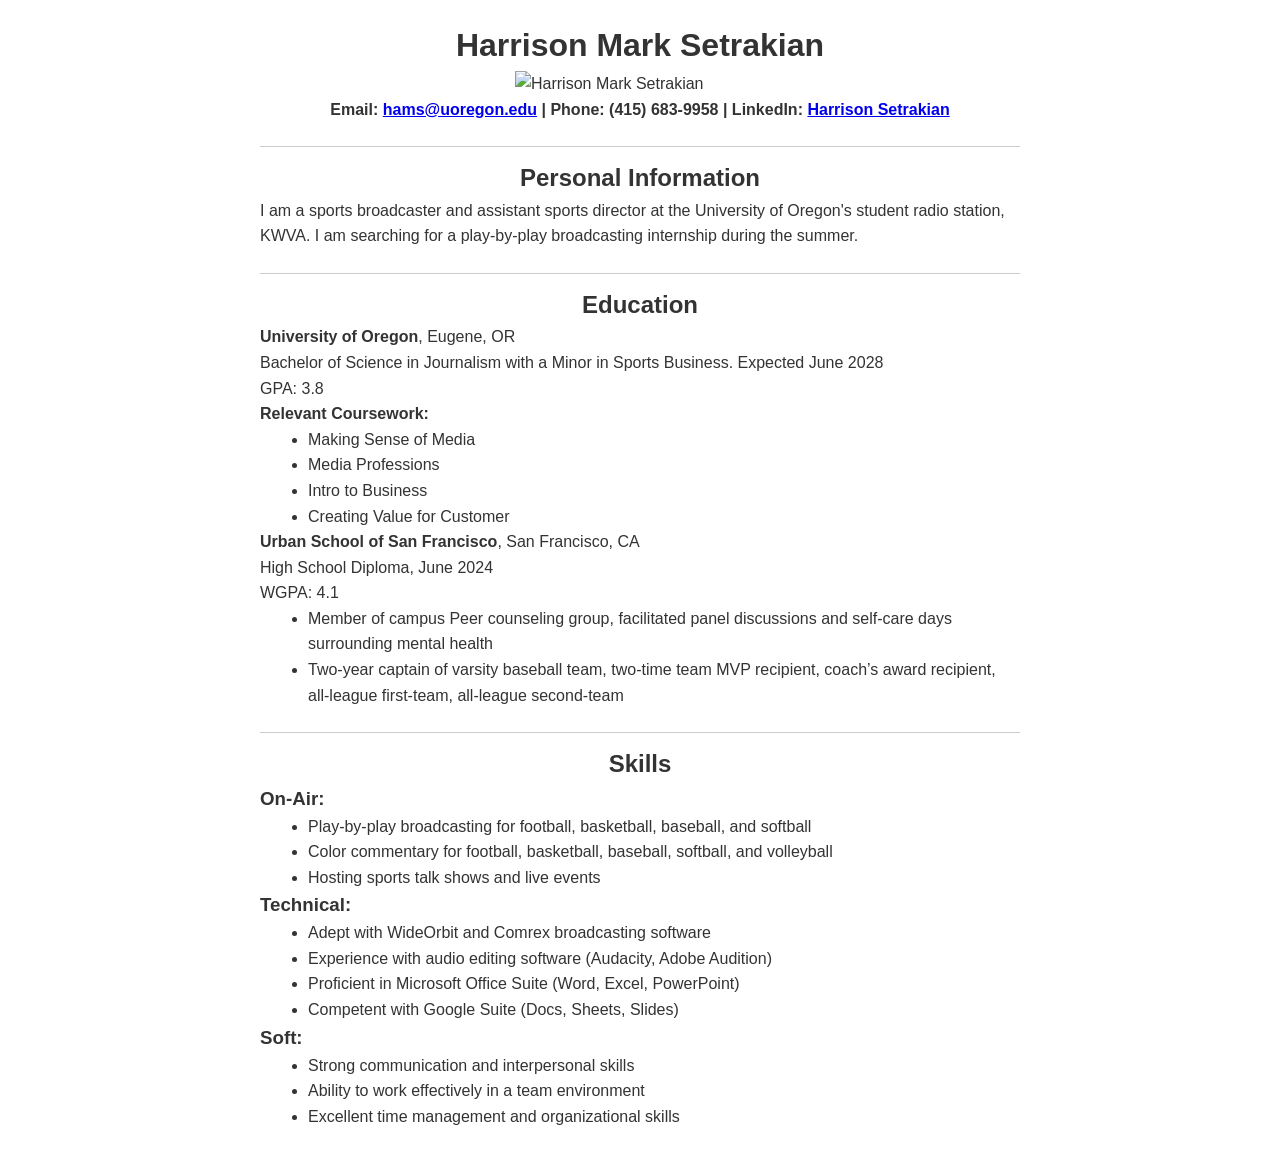
==== index.html @ e7200bdb "Add files via upload" ====
<!DOCTYPE html>
<html lang="en">
<head>
    <meta charset="UTF-8">
    <meta name="viewport" content="width=device-width, initial-scale=1.0">
    <title>Document</title>
    <link rel="stylesheet" href="styles.css">
    <style>
        h1 {
            text-align: center;
        }
        h4 {
            text-align: center;
        }

        h2 {
            text-align: center;
        }

        
        img {
            display: block;
            margin: 0 auto;
            width: 250px;
            height: auto;
        }
    </style>
</head>
<body>
<h1> Harrison Mark Setrakian </h1>
<img src="Desktop/CS%20110/Project%208/HEADSHOT.jpg" alt="Harrison Mark Setrakian">
<h4> Email: <a href="mailto:hams@uoregon.edu">hams@uoregon.edu</a> | Phone: (415) 683-9958 | LinkedIn: <a href="https://www.linkedin.com/in/harrison-setrakian-239265332/">Harrison Setrakian</a></h4>
<section>
    <h2>Personal Information</h2>
    <p>I am a sports broadcaster and assistant sports director at the University of Oregon's student radio station, KWVA. I am searching for a play-by-play broadcasting internship during the summer.</p>
</section>
<section>
    <h2>Education</h2>
    <p><strong>University of Oregon</strong>, Eugene, OR<br>
        Bachelor of Science in Journalism with a Minor in Sports Business. Expected June 2028<br>
        GPA: 3.8</p>
        <p><strong>Relevant Coursework:</strong></p>
        <ul>
            <li>Making Sense of Media</li>
            <li>Media Professions</li>
            <li>Intro to Business</li>
            <li>Creating Value for Customer</li>
        </ul>
    <p><strong>Urban School of San Francisco</strong>, San Francisco, CA<br>
        High School Diploma, June 2024<br>
        WGPA: 4.1</p>
        <p><ul>
            <li> Member of campus Peer counseling group, facilitated panel discussions and self-care days surrounding mental health</li>
            <li>Two-year captain of varsity baseball team, two-time team MVP recipient, coach’s award recipient, all-league first-team, all-league second-team</li>
        </ul></p>
</section>
<section>
    <h2>Skills</h2>
    <h3>On-Air:</h3>
    <ul>
        <li>Play-by-play broadcasting for football, basketball, baseball, and softball</li>
        <li>Color commentary for football, basketball, baseball, softball, and volleyball</li>
        <li>Hosting sports talk shows and live events</li>
    </ul>
    <h3>Technical:</h3>
    <ul>
        <li>Adept with WideOrbit and Comrex broadcasting software</li>
        <li>Experience with audio editing software (Audacity, Adobe Audition)</li>
        <li>Proficient in Microsoft Office Suite (Word, Excel, PowerPoint)</li>
        <li>Competent with Google Suite (Docs, Sheets, Slides)</li>
    </ul>
    <h3>Soft:</h3>
    <ul>
        <li>Strong communication and interpersonal skills</li>
        <li>Ability to work effectively in a team environment</li>
        <li>Excellent time management and organizational skills</li>
    </ul>
</section>
</body>
</html>
---- styles.css ----
/* Harry Setrakian */
/* please make sure you change the name of this file to styles.css */

/* Global Styles */
* {
    margin: 0;
    padding: 0;
    box-sizing: border-box;
}

body {
    font-family: 'Segoe UI', Tahoma, Geneva, Verdana, sans-serif;
    line-height: 1.6;
    color: #333;
    max-width: 800px;
    margin: 0 auto;
    padding: 20px;
    position: relative;
}

/* Background Image with Transparency */
/* need position: fixed; and top: 0; left: 0; */
body:before {
    content: "";
    position: fixed;
    top: 0;
    left: 0;
    width: 100%;
    height: 100%;
    background-image: url('Desktop/CS%20110/Project%208/PK%20Park.jpg');
    background-size: 1500px auto;
    background-repeat: no-repeat;
    background-position: center top;
    opacity: 0.1;
    z-index: -1;
}

section {
    margin: 24px 0;
}

ul { 
    padding-left: 48px;
}

h2 {
    border-top: 1px solid #ccc;
    padding-top: 12px;
    margin-top: 24px;
}
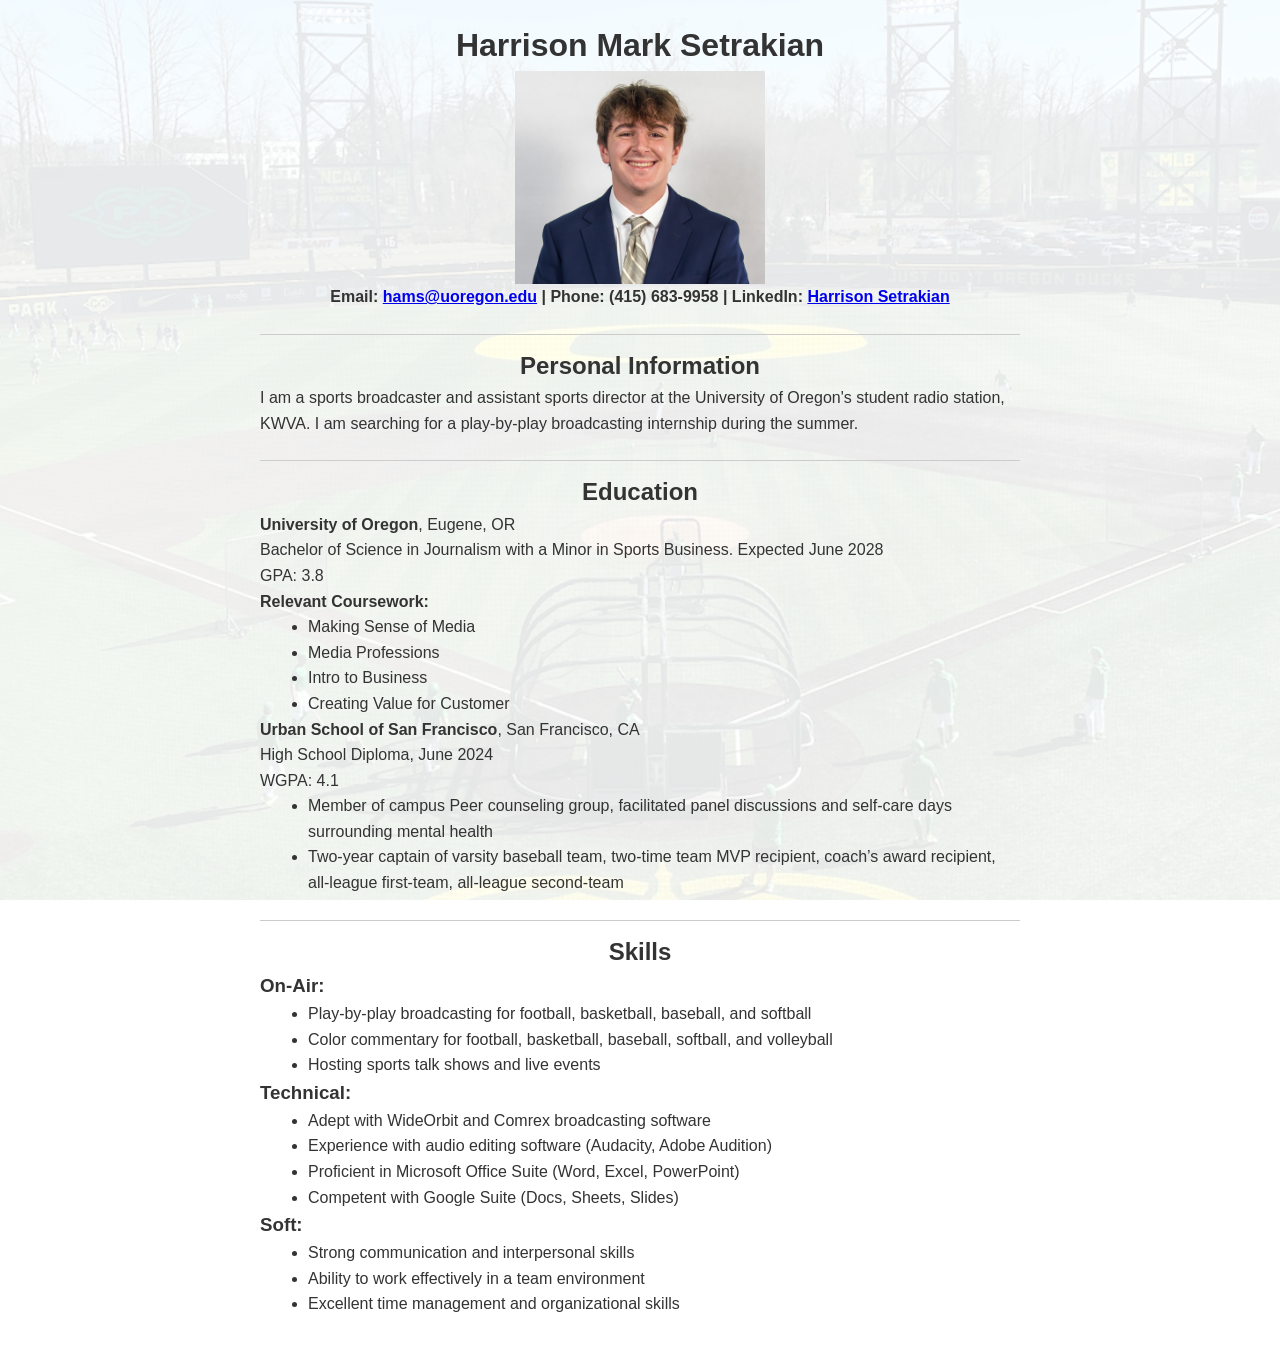
==== commit b57855c5: "Add files via upload" ====
--- a/index.html
+++ b/index.html
@@ -28,7 +28,7 @@
 </head>
 <body>
 <h1> Harrison Mark Setrakian </h1>
-<img src="Desktop/CS%20110/Project%208/HEADSHOT.jpg" alt="Harrison Mark Setrakian">
+<img src="HEADSHOT.jpg" alt="Harrison Mark Setrakian">
 <h4> Email: <a href="mailto:hams@uoregon.edu">hams@uoregon.edu</a> | Phone: (415) 683-9958 | LinkedIn: <a href="https://www.linkedin.com/in/harrison-setrakian-239265332/">Harrison Setrakian</a></h4>
 <section>
     <h2>Personal Information</h2>
--- a/styles.css
+++ b/styles.css
@@ -27,7 +27,7 @@
     left: 0;
     width: 100%;
     height: 100%;
-    background-image: url('Desktop/CS%20110/Project%208/PK%20Park.jpg');
+    background-image: url('PKPark.jpg');
     background-size: 1500px auto;
     background-repeat: no-repeat;
     background-position: center top;
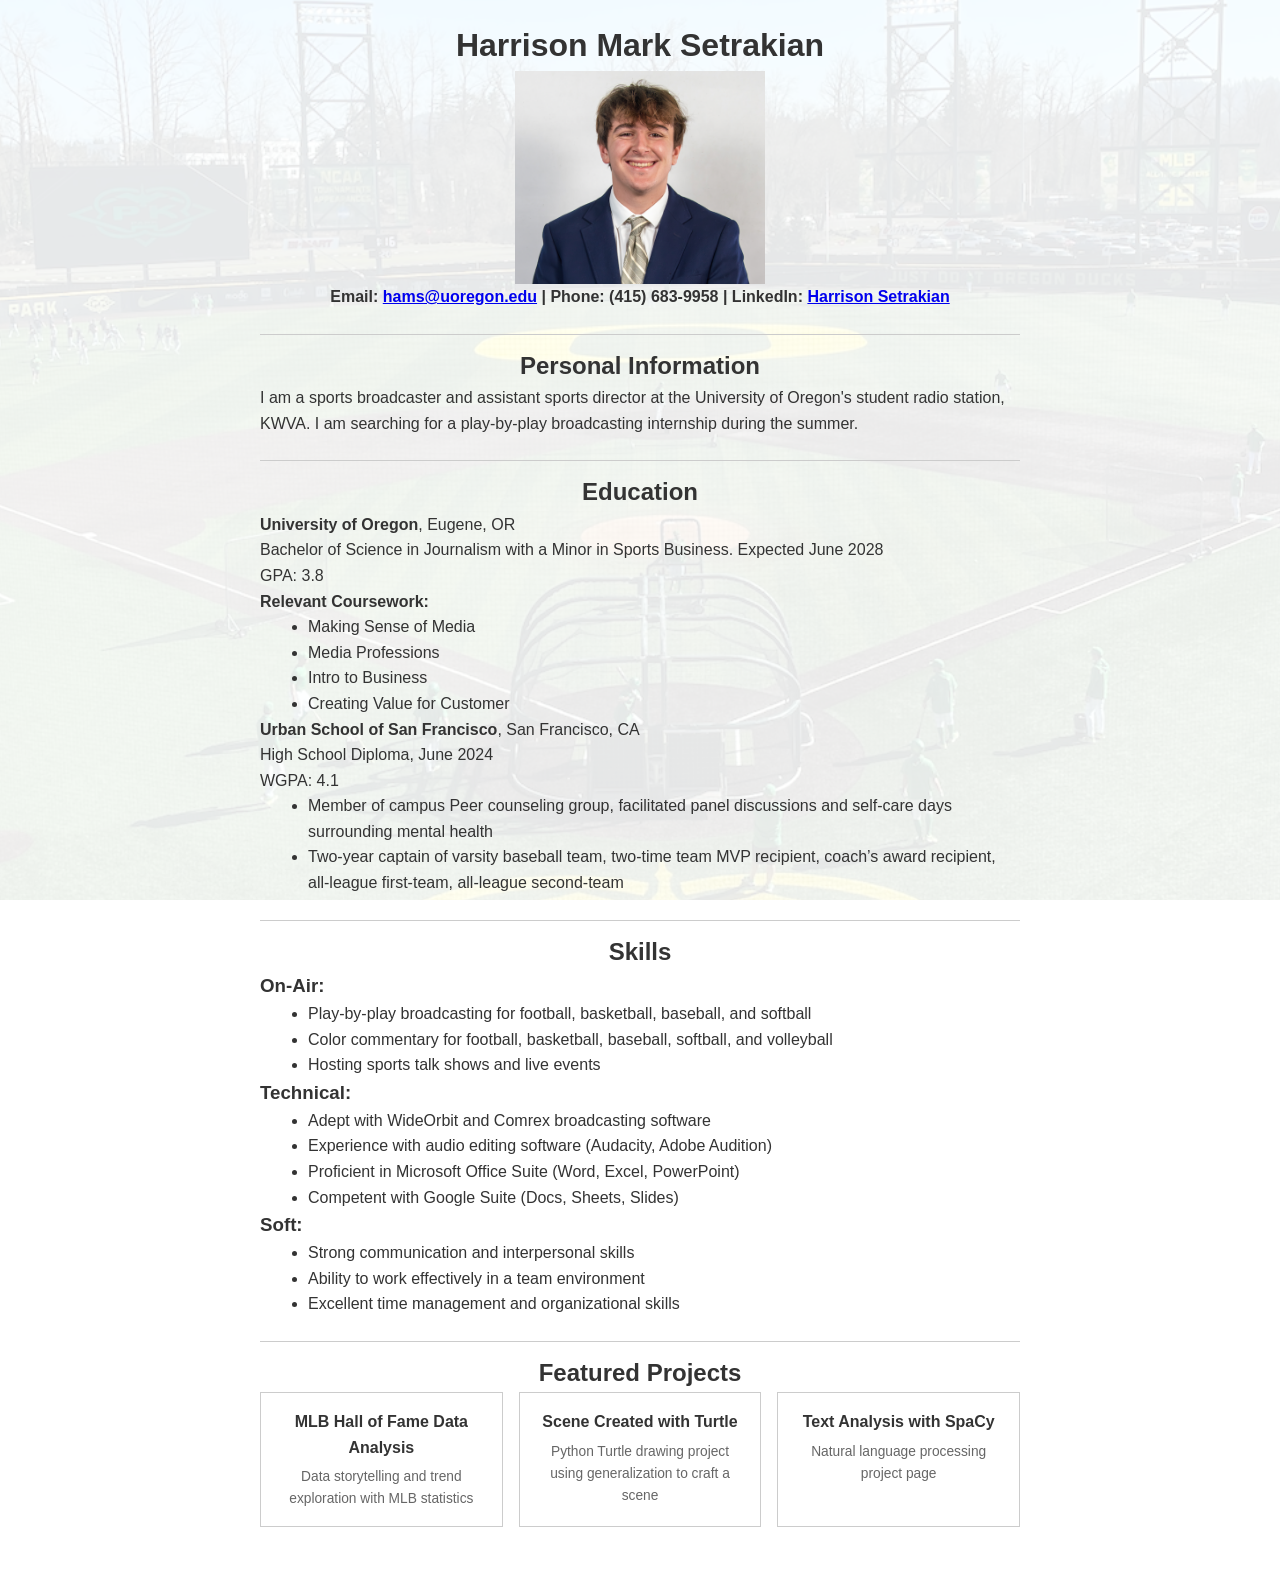
==== commit 2e11a670: "Add files via upload" ====
--- a/index.html
+++ b/index.html
@@ -76,5 +76,22 @@
         <li>Excellent time management and organizational skills</li>
     </ul>
 </section>
+<section>
+    <h2>Featured Projects</h2>
+    <div class="featured-projects">
+        <a class="project-box" href="Project6.html">
+            <span class="project-title">MLB Hall of Fame Data Analysis</span>
+            <span class="project-subtext">Data storytelling and trend exploration with MLB statistics</span>
+        </a>
+        <a class="project-box" href="TurtleProject.html">
+            <span class="project-title">Scene Created with Turtle</span>
+            <span class="project-subtext">Python Turtle drawing project using generalization to craft a scene</span>
+        </a>
+        <a class="project-box" href="SpaCyProject.html">
+            <span class="project-title">Text Analysis with SpaCy</span>
+            <span class="project-subtext">Natural language processing project page</span>
+        </a>
+    </div>
+</section>
 </body>
 </html>
--- a/styles.css
+++ b/styles.css
@@ -47,4 +47,49 @@
     border-top: 1px solid #ccc;
     padding-top: 12px;
     margin-top: 24px;
+}
+
+.featured-projects {
+    display: flex;
+    gap: 16px;
+    justify-content: space-between;
+    flex-wrap: wrap;
+}
+
+.project-box {
+    flex: 1;
+    min-width: 200px;
+    border: 1px solid #ccc;
+    background: #fff;
+    padding: 16px;
+    text-align: center;
+    display: block;
+    text-decoration: none;
+    color: inherit;
+}
+
+.project-title {
+    display: block;
+    font-weight: 600;
+}
+
+.project-subtext {
+    display: block;
+    margin-top: 6px;
+    font-size: 0.86rem;
+    color: #666;
+}
+
+.project-box:hover {
+    box-shadow: 0 2px 8px rgba(0, 0, 0, 0.12);
+}
+
+.scene-image {
+    display: block;
+    width: 100%;
+    max-width: 700px;
+    height: auto;
+    margin: 12px auto 0;
+    border: 1px solid #ccc;
+    border-radius: 6px;
 }
